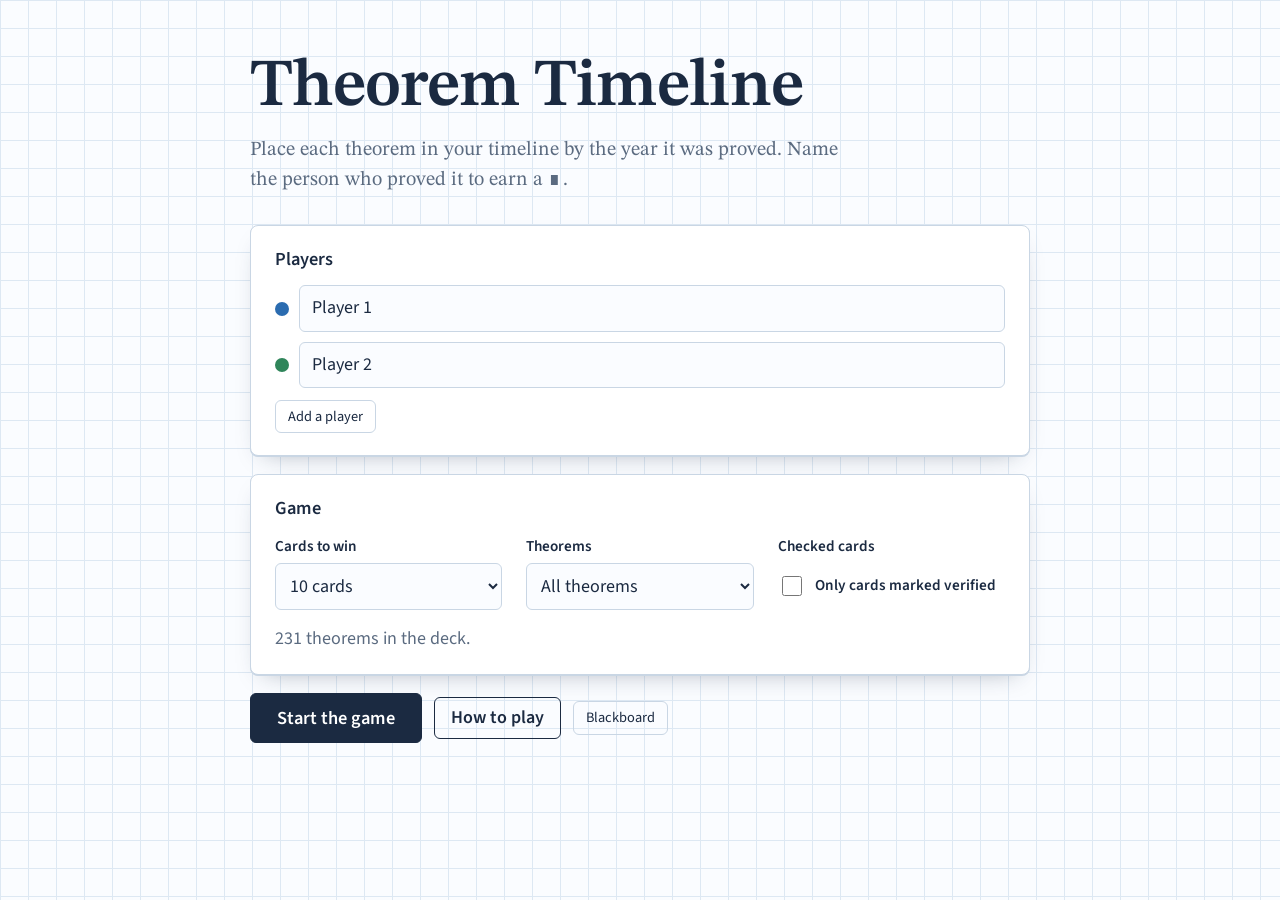
==== site/index.html @ 878210b5 "Add files via upload" ====
<!doctype html>
<html lang="en">
<head>
<meta charset="utf-8">
<meta name="viewport" content="width=device-width, initial-scale=1, viewport-fit=cover">
<title>Theorem Timeline</title>
<link rel="icon" href="data:image/svg+xml,%3Csvg xmlns='http://www.w3.org/2000/svg' viewBox='0 0 32 32'%3E%3Crect x='7' y='5' width='18' height='22' fill='%231B2A41'/%3E%3C/svg%3E">
<link rel="preconnect" href="https://fonts.googleapis.com">
<link rel="preconnect" href="https://fonts.gstatic.com" crossorigin>
<link rel="stylesheet" href="https://fonts.googleapis.com/css2?family=STIX+Two+Text:ital,wght@0,400;0,600;1,400&family=Source+Sans+3:wght@400;600;700&display=swap">
<link rel="stylesheet" href="style.css">
</head>
<body>
<main id="app"></main>
<dialog id="rules" aria-labelledby="rules-title">
  <div class="dialog-head">
    <h2 id="rules-title">How to play</h2>
    <button type="button" class="close" data-close aria-label="Close the rules">×</button>
  </div>
  <ol class="rules">
    <li>Everyone starts with one theorem in their timeline, showing its year. The goal is to collect a set number of cards first.</li>
    <li>On your turn, read the new theorem and tap the gap in your timeline where you think it belongs. Equal years count as correct on either side.</li>
    <li>If you know who proved it, say the name out loud now, before the card is revealed. A correct name earns you a ∎ (up to 5). On cards with several provers, any one of them counts.</li>
    <li>Before the reveal, other players may challenge: spend one ∎ and pick a different gap in your timeline. Each gap can hold only one challenge.</li>
    <li>Reveal the card. If you placed it right, you keep it. If you didn’t, a challenger who picked the right gap takes it into their own timeline. Otherwise it is discarded.</li>
    <li>At the start of a turn, any player can trade 3 ∎ for a card from the deck, placed correctly in their timeline.</li>
    <li>The first player to reach the target wins. If the deck runs out, the most cards wins, then the most ∎.</li>
  </ol>
</dialog>
<script src="cards.js"></script>
<script src="game.js"></script>
<script src="ui.js"></script>
</body>
</html>
---- site/style.css ----
/* Theorem Timeline. Light: graph paper and ink. Dark: blackboard and chalk. */
:root {
  color-scheme: light;
  --paper: #fafcff;
  --grid: #dde8f3;
  --ink: #1b2a41;
  --muted: #5b6b80;
  --line: #c9d6e4;
  --card: #ffffff;
  --card-rule: #d6e4f2;
  --card-top: #d9534f;
  --accent: #b5302a;
  --good: #2e7d4f;
  --good-wash: #e3f2e8;
  --bad: #b5302a;
  --button: #1b2a41;
  --button-ink: #ffffff;
  --shadow: 0 1px 0 #c9d6e4, 0 10px 24px -14px #1b2a4166;
  --p0: #2b6cb0; --p1: #2f855a; --p2: #805ad5; --p3: #c05621; --p4: #2c7a7b; --p5: #b83280;
  --serif: "STIX Two Text", "STIX Two Math", "Cambria Math", Cambria, Georgia, serif;
  --sans: "Source Sans 3", "Segoe UI", "Helvetica Neue", Arial, sans-serif;
  box-sizing: border-box;
  padding-top: env(safe-area-inset-top, 0px);
  padding-bottom: env(safe-area-inset-bottom, 0px);
}
@media (prefers-color-scheme: dark) {
  :root:not([data-theme="light"]) {
    color-scheme: dark;
    --paper: #1f2b27; --grid: #2a3833; --ink: #eef1ea; --muted: #a9b5ad; --line: #3e4e48;
    --card: #28352f; --card-rule: #33433c; --card-top: #f2a65a; --accent: #f2a65a;
    --good: #8fd19e; --good-wash: #2c4536; --bad: #f28b82; --button: #eef1ea; --button-ink: #1f2b27;
    --shadow: 0 1px 0 #3e4e48, 0 10px 24px -14px #000000aa;
    --p0: #7fb3ec; --p1: #7fd19b; --p2: #b9a2f0; --p3: #f0a36a; --p4: #6fd0cf; --p5: #f08cc6;
  }
}
:root[data-theme="dark"] {
  color-scheme: dark;
  --paper: #1f2b27; --grid: #2a3833; --ink: #eef1ea; --muted: #a9b5ad; --line: #3e4e48;
  --card: #28352f; --card-rule: #33433c; --card-top: #f2a65a; --accent: #f2a65a;
  --good: #8fd19e; --good-wash: #2c4536; --bad: #f28b82; --button: #eef1ea; --button-ink: #1f2b27;
  --shadow: 0 1px 0 #3e4e48, 0 10px 24px -14px #000000aa;
  --p0: #7fb3ec; --p1: #7fd19b; --p2: #b9a2f0; --p3: #f0a36a; --p4: #6fd0cf; --p5: #f08cc6;
}
*, *::before, *::after { box-sizing: inherit; }
html { scroll-padding-top: env(safe-area-inset-top, 0px); }
body {
  margin: 0; min-height: 100vh; color: var(--ink); font: 400 18px/1.45 var(--sans);
  background-color: var(--paper);
  background-image: linear-gradient(var(--grid) 1px, transparent 1px), linear-gradient(90deg, var(--grid) 1px, transparent 1px);
  background-size: 28px 28px;
}
button, input, select { font: inherit; color: inherit; }
button { cursor: pointer; }
:focus-visible { outline: 3px solid var(--accent); outline-offset: 3px; }
[hidden] { display: none !important; }
#app { max-width: 1500px; margin: 0 auto; padding: 18px clamp(14px, 3vw, 36px) 48px; }

/* Buttons */
.btn { border: 1.5px solid var(--ink); background: transparent; border-radius: 6px; padding: 9px 16px; font-weight: 600; line-height: 1.2; }
.btn:hover:not(:disabled) { background: var(--card); }
.btn.primary { background: var(--button); color: var(--button-ink); border-color: var(--button); }
.btn.primary:hover:not(:disabled) { filter: brightness(1.15); background: var(--button); }
.btn.quiet { border-color: var(--line); font-weight: 400; padding: 7px 12px; font-size: .9rem; }
.btn:disabled { opacity: .45; cursor: not-allowed; }
.qed { font-family: var(--serif); letter-spacing: .08em; }

/* Top bar */
.bar { display: flex; align-items: center; justify-content: space-between; gap: 16px; flex-wrap: wrap; margin-bottom: 18px; }
.brand { font: 600 1.5rem/1 var(--serif); margin: 0; display: flex; align-items: center; gap: 10px; }
.brand::before { content: ""; width: .55em; height: .72em; background: var(--ink); display: inline-block; }
.bar-info { color: var(--muted); font-size: .95rem; display: flex; gap: 18px; }
.bar-actions { display: flex; gap: 8px; }

/* Setup */
.setup { max-width: 780px; margin: 4vh auto 0; }
.setup h1 { font: 600 clamp(2.4rem, 6vw, 4.2rem)/1.02 var(--serif); margin: 0 0 12px; letter-spacing: -.01em; }
.setup .lede { font: 400 1.25rem/1.5 var(--serif); color: var(--muted); max-width: 60ch; margin: 0 0 30px; }
.panel { background: var(--card); border: 1px solid var(--line); border-radius: 8px; padding: 22px 24px; margin-bottom: 18px; box-shadow: var(--shadow); }
.panel h2 { font: 600 1.15rem/1.3 var(--sans); margin: 0 0 14px; }
.players { display: grid; gap: 10px; margin-bottom: 12px; }
.player-input { display: flex; align-items: center; gap: 10px; }
.player-input .swatch { width: 14px; height: 14px; border-radius: 50%; background: var(--pc); flex: none; }
.player-input input { flex: 1; min-width: 0; padding: 9px 12px; border: 1.5px solid var(--line); border-radius: 6px; background: var(--paper); }
.options { display: grid; grid-template-columns: repeat(auto-fit, minmax(200px, 1fr)); gap: 16px 24px; }
.field { display: grid; gap: 6px; }
.field label, .field .label { font-weight: 600; font-size: .95rem; }
.field select { padding: 9px 10px; border: 1.5px solid var(--line); border-radius: 6px; background: var(--paper); }
.check { display: flex; gap: 10px; align-items: flex-start; font-size: .95rem; }
.check input { width: 20px; height: 20px; margin-top: 2px; accent-color: var(--ink); }
.deck-count { margin: 16px 0 0; color: var(--muted); }
.warning { color: var(--bad); font-weight: 600; margin: 8px 0 0; }
.start-row { display: flex; gap: 12px; flex-wrap: wrap; align-items: center; }
.start-row .btn.primary { font-size: 1.15rem; padding: 13px 26px; }

/* Stage: the current card and the prompt */
.stage { display: grid; grid-template-columns: minmax(320px, 620px) minmax(280px, 1fr); gap: clamp(18px, 3vw, 40px); align-items: start; margin-bottom: 26px; }
.flip { perspective: 1600px; }
.flip-inner { display: grid; transition: transform .7s cubic-bezier(.2, .7, .2, 1); transform-style: preserve-3d; min-height: 290px; }
.flip.revealed .flip-inner { transform: rotateY(180deg); }
.face { grid-area: 1 / 1; backface-visibility: hidden; -webkit-backface-visibility: hidden; }
.face.back { transform: rotateY(180deg); }
.index-card {
  background: var(--card); border-radius: 4px; box-shadow: var(--shadow); padding: 30px 30px 24px; height: 100%;
  background-image: linear-gradient(var(--card-top), var(--card-top)), repeating-linear-gradient(var(--card), var(--card) 33px, var(--card-rule) 33px, var(--card-rule) 34px);
  background-size: 100% 2px, 100% 100%; background-position: 0 54px, 0 0; background-repeat: no-repeat, repeat;
  display: flex; flex-direction: column;
}
.face.back.index-card { background-image: repeating-linear-gradient(var(--card), var(--card) 33px, var(--card-rule) 33px, var(--card-rule) 34px); background-size: 100% 100%; }
.card-area { font-size: .85rem; color: var(--muted); margin: 0 0 26px; height: 18px; }
.statement { font: 400 clamp(1.45rem, 2.4vw, 2.05rem)/1.36 var(--serif); margin: 0; }
.back .year { font: 600 clamp(3.4rem, 7vw, 5.6rem)/1 var(--serif); margin: 0 0 6px; letter-spacing: -.02em; }
.back .theorem-name { font: italic 400 1.3rem/1.3 var(--serif); margin: 0 0 14px; }
.back .prover { font-size: 1.15rem; margin: 0; }
.back .prover strong { font-weight: 700; }
.back .note { font-size: .98rem; color: var(--muted); margin: auto 0 0; padding-top: 14px; }
.twist { display: inline-block; font-size: .8rem; font-weight: 700; color: var(--accent); border: 1.5px solid currentColor; border-radius: 4px; padding: 0 6px; margin-right: 6px; }

.prompt h2 { font: 600 clamp(1.5rem, 2.6vw, 2.1rem)/1.2 var(--serif); margin: 4px 0 10px; }
.prompt p { margin: 0 0 14px; max-width: 46ch; }
.prompt .hint { color: var(--muted); }
.who { color: var(--pc); }
.actions { display: flex; flex-wrap: wrap; gap: 10px; margin-top: 8px; }
.challengers { display: flex; flex-wrap: wrap; gap: 8px; margin: 6px 0 14px; }
.challenger { border: 2px solid var(--pc); color: var(--ink); background: var(--card); border-radius: 999px; padding: 7px 14px; font-weight: 600; }
.challenger[aria-pressed="true"] { background: var(--pc); color: var(--paper); }
.result { font: 600 1.35rem/1.35 var(--serif); margin: 4px 0 14px; }
.result.good { color: var(--good); }
.result.bad { color: var(--bad); }
.result.neutral { color: var(--ink); }
.flash { border-left: 4px solid var(--accent); padding: 6px 12px; background: var(--card); margin: 0 0 14px; max-width: 52ch; }

/* Timelines */
.timelines { display: grid; gap: 14px; }
.row { background: color-mix(in srgb, var(--card) 82%, transparent); border: 1px solid var(--line); border-radius: 8px; padding: 12px 16px 14px; }
.row.active { border: 2px solid var(--pc); background: var(--card); }
.row-head { display: flex; align-items: center; gap: 14px; flex-wrap: wrap; margin-bottom: 10px; }
.row-name { font-weight: 700; font-size: 1.1rem; display: flex; align-items: center; gap: 8px; }
.row-name::before { content: ""; width: 12px; height: 12px; border-radius: 50%; background: var(--pc); }
.row-score { color: var(--muted); font-size: .95rem; }
.tokens { display: inline-flex; gap: 4px; align-items: center; }
.token { width: 11px; height: 15px; background: var(--ink); display: inline-block; }
.token.spent { background: transparent; box-shadow: inset 0 0 0 1.5px var(--line); }
.row.active .token { width: 13px; height: 18px; }
.row-head .btn { margin-left: auto; }
.track { overflow-x: auto; padding: 4px 2px 6px; }
.line { list-style: none; margin: 0; padding: 0; display: flex; align-items: center; min-width: min-content; position: relative; }
.line::before { content: ""; position: absolute; left: 0; right: 0; top: 50%; height: 2px; background: var(--line); }
.tl-card { position: relative; flex: none; width: 9.6rem; background: var(--card); border: 1px solid var(--line); border-radius: 4px; padding: 8px 10px; box-shadow: var(--shadow); }
.row:not(.active) .tl-card { width: 7.6rem; padding: 6px 8px; }
.tl-year { font: 600 1.35rem/1.1 var(--serif); display: block; }
.row:not(.active) .tl-year { font-size: 1.05rem; }
.tl-name { font-size: .82rem; line-height: 1.25; display: -webkit-box; -webkit-line-clamp: 2; -webkit-box-orient: vertical; overflow: hidden; }
.tl-prover { font-size: .76rem; color: var(--muted); display: block; white-space: nowrap; overflow: hidden; text-overflow: ellipsis; }
.row:not(.active) .tl-name { -webkit-line-clamp: 1; }
.tl-card.new { border: 2px solid var(--good); }
.tl-card.new::after { content: "new"; position: absolute; top: -10px; right: 8px; background: var(--good); color: var(--paper); font-size: .7rem; font-weight: 700; padding: 0 6px; border-radius: 3px; }

/* Gaps between cards */
.gap { flex: none; position: relative; width: 26px; height: 64px; display: flex; align-items: center; justify-content: center; }
.gap .dot { width: 9px; height: 9px; border-radius: 50%; background: var(--line); position: relative; }
.gap button.slot {
  width: 44px; height: 64px; margin: 0 -9px; border: 2px dashed var(--muted); border-radius: 6px; background: var(--paper);
  font-size: 1.4rem; font-weight: 700; color: var(--muted); position: relative; z-index: 1;
}
.gap button.slot:hover { border-color: var(--ink); color: var(--ink); background: var(--card); }
.gap.wide { width: 62px; }
.marker { position: relative; z-index: 1; display: flex; flex-direction: column; align-items: center; gap: 3px; }
.ghost { width: 46px; height: 64px; border: 2px solid var(--pc); border-radius: 6px; background: var(--card); display: grid; place-items: center; font: 600 1.5rem/1 var(--serif); color: var(--pc); }
.ghost.wrong { border-color: var(--bad); color: var(--bad); text-decoration: line-through; }
.chip { min-width: 30px; height: 30px; border-radius: 999px; background: var(--pc); color: var(--paper); font-weight: 700; font-size: .85rem; display: grid; place-items: center; padding: 0 8px; }
.chip.won { outline: 3px solid var(--good); outline-offset: 2px; }
.chip.lost { opacity: .45; text-decoration: line-through; }
.gap.correct::after { content: ""; position: absolute; inset: -4px 0; border-radius: 8px; background: var(--good-wash); border: 2px solid var(--good); z-index: 0; }
.gap.correct .dot { background: var(--good); z-index: 1; }

/* Game over */
.over h2 { font: 600 clamp(2rem, 5vw, 3.4rem)/1.1 var(--serif); margin: 6px 0 10px; }

/* Rules dialog */
dialog { border: 1px solid var(--line); border-radius: 8px; max-width: 640px; width: calc(100% - 28px); padding: 24px 28px; background: var(--card); color: var(--ink); box-shadow: var(--shadow); }
dialog::backdrop { background: #0f1a2a88; }
.dialog-head { display: flex; justify-content: space-between; align-items: center; gap: 12px; }
.dialog-head h2 { font: 600 1.6rem/1.2 var(--serif); margin: 0; }
.close { width: 38px; height: 38px; border-radius: 50%; border: 1px solid var(--line); background: var(--paper); font-size: 1.3rem; line-height: 1; }
.rules { padding-left: 1.3em; margin: 16px 0 0; }
.rules li { margin-bottom: 10px; }

@media (max-width: 860px) {
  body { font-size: 16px; }
  .stage { grid-template-columns: 1fr; }
  .flip-inner { min-height: 250px; }
  .index-card { padding: 22px 20px 18px; background-position: 0 46px, 0 0; }
  .card-area { margin-bottom: 18px; }
  .bar-info { order: 3; width: 100%; }
}
@media (prefers-reduced-motion: reduce) {
  .flip-inner { transition: none; }
}
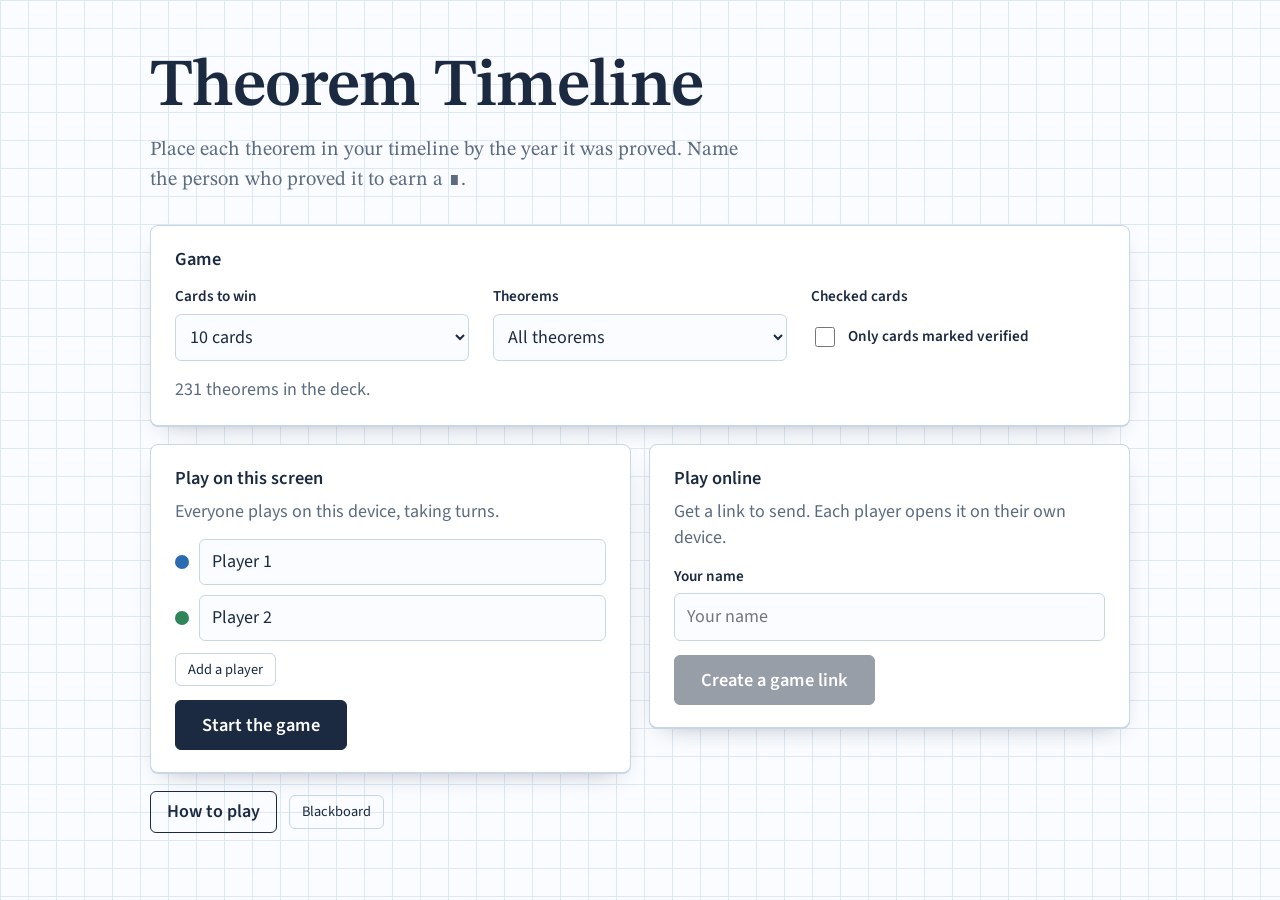
==== commit e57c0def: "Add files via upload" ====
--- a/site/index.html
+++ b/site/index.html
@@ -20,7 +20,7 @@
   <ol class="rules">
     <li>Everyone starts with one theorem in their timeline, showing its year. The goal is to collect a set number of cards first.</li>
     <li>On your turn, read the new theorem and tap the gap in your timeline where you think it belongs. Equal years count as correct on either side.</li>
-    <li>If you know who proved it, say the name out loud now, before the card is revealed. A correct name earns you a ∎ (up to 5). On cards with several provers, any one of them counts.</li>
+    <li>If you know who proved it, name them before the card is revealed: out loud on a shared screen, or typed in when playing online (small spelling mistakes are fine). A correct name earns you a ∎ (up to 5). On cards with several provers, any one of them counts.</li>
     <li>Before the reveal, other players may challenge: spend one ∎ and pick a different gap in your timeline. Each gap can hold only one challenge.</li>
     <li>Reveal the card. If you placed it right, you keep it. If you didn’t, a challenger who picked the right gap takes it into their own timeline. Otherwise it is discarded.</li>
     <li>At the start of a turn, any player can trade 3 ∎ for a card from the deck, placed correctly in their timeline.</li>
@@ -29,6 +29,7 @@
 </dialog>
 <script src="cards.js"></script>
 <script src="game.js"></script>
+<script src="online.js"></script>
 <script src="ui.js"></script>
 </body>
 </html>
--- a/site/style.css
+++ b/site/style.css
@@ -92,9 +92,33 @@
 .start-row { display: flex; gap: 12px; flex-wrap: wrap; align-items: center; }
 .start-row .btn.primary { font-size: 1.15rem; padding: 13px 26px; }
 
+/* Setup modes and online lobby */
+.setup { max-width: 980px; }
+.modes { display: grid; grid-template-columns: repeat(auto-fit, minmax(320px, 1fr)); gap: 0 18px; align-items: start; }
+.panel-text { margin: -6px 0 14px; color: var(--muted); }
+.panel .start-row { margin-top: 14px; }
+input.text { width: 100%; padding: 10px 12px; border: 1.5px solid var(--line); border-radius: 6px; background: var(--paper); }
+.link-row { display: flex; gap: 10px; flex-wrap: wrap; }
+.link-row input { flex: 1 1 280px; font-size: .95rem; }
+.lobby-list { list-style: none; margin: 0 0 14px; padding: 0; display: grid; gap: 8px; }
+.lobby-list li { display: flex; align-items: center; gap: 10px; flex-wrap: wrap; }
+.tag { font-size: .78rem; font-weight: 700; border: 1.5px solid var(--line); border-radius: 4px; padding: 0 6px; color: var(--muted); }
+.tag.off { color: var(--bad); border-color: currentColor; }
+.net-status { color: var(--muted); margin: 12px 0 0; }
+.guess { margin: 4px 0 12px; max-width: 46ch; }
+.guess label { font-weight: 600; font-size: .95rem; }
+.guess input { font-size: 1.1rem; }
+.guess-result { font-weight: 600; }
+.guess-result.good { color: var(--good); }
+.guess-result.bad { color: var(--muted); }
+.warning-box { border-left-color: var(--bad); }
+
 /* Stage: the current card and the prompt */
 .stage { display: grid; grid-template-columns: minmax(320px, 620px) minmax(280px, 1fr); gap: clamp(18px, 3vw, 40px); align-items: start; margin-bottom: 26px; }
 .flip { perspective: 1600px; }
+.flip.turnable { cursor: pointer; }
+.card-column { display: grid; gap: 10px; justify-items: start; }
+.card-column .flip { width: 100%; }
 .flip-inner { display: grid; transition: transform .7s cubic-bezier(.2, .7, .2, 1); transform-style: preserve-3d; min-height: 290px; }
 .flip.revealed .flip-inner { transform: rotateY(180deg); }
 .face { grid-area: 1 / 1; backface-visibility: hidden; -webkit-backface-visibility: hidden; }
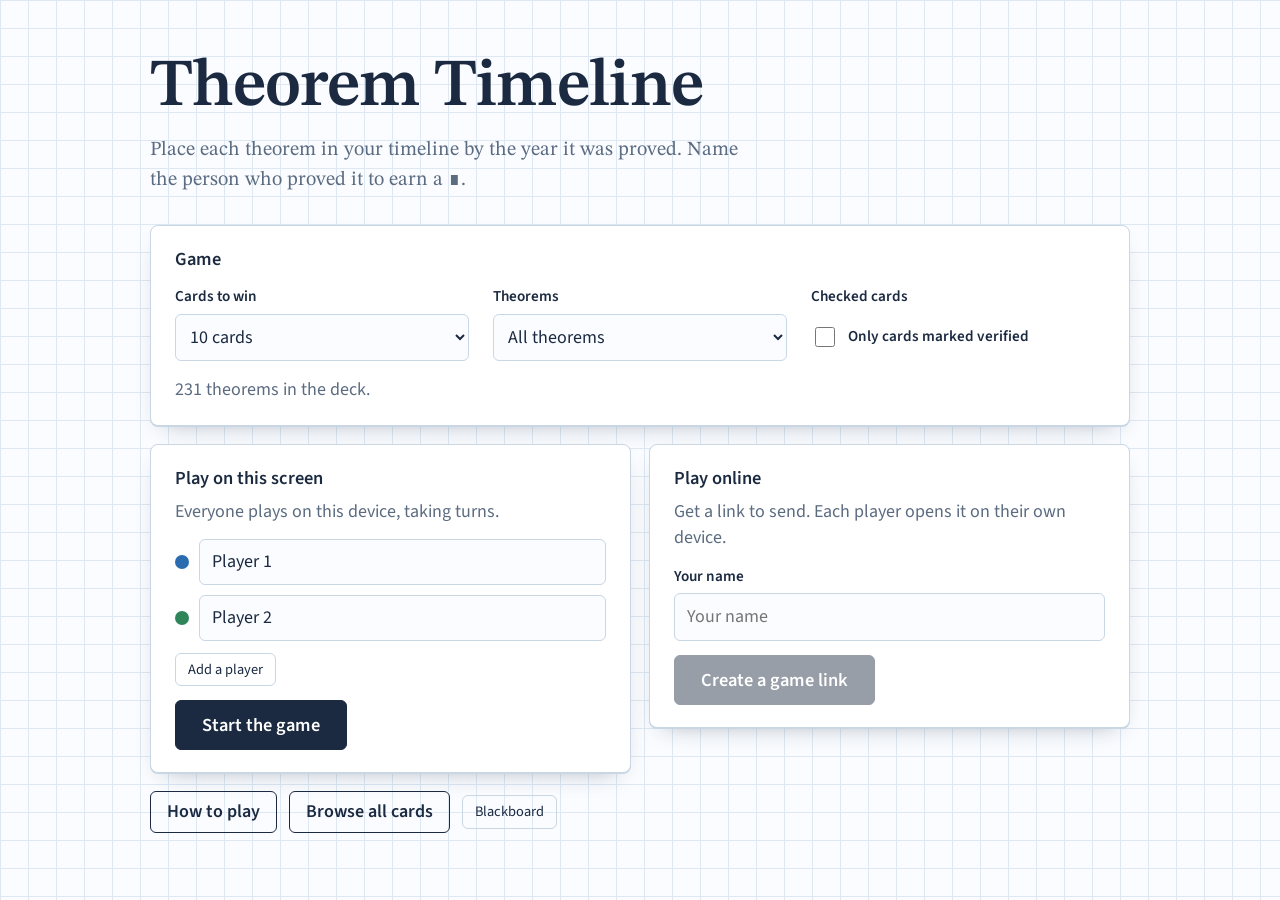
==== commit 867d4b93: "Add files via upload" ====
--- a/site/index.html
+++ b/site/index.html
@@ -8,6 +8,7 @@
 <link rel="preconnect" href="https://fonts.googleapis.com">
 <link rel="preconnect" href="https://fonts.gstatic.com" crossorigin>
 <link rel="stylesheet" href="https://fonts.googleapis.com/css2?family=STIX+Two+Text:ital,wght@0,400;0,600;1,400&family=Source+Sans+3:wght@400;600;700&display=swap">
+<link rel="stylesheet" href="vendor/katex/katex.min.css">
 <link rel="stylesheet" href="style.css">
 </head>
 <body>
@@ -27,6 +28,8 @@
     <li>The first player to reach the target wins. If the deck runs out, the most cards wins, then the most ∎.</li>
   </ol>
 </dialog>
+<script src="vendor/katex/katex.min.js"></script>
+<script src="math.js"></script>
 <script src="cards.js"></script>
 <script src="game.js"></script>
 <script src="online.js"></script>
--- a/site/style.css
+++ b/site/style.css
@@ -63,6 +63,11 @@
 .btn.quiet { border-color: var(--line); font-weight: 400; padding: 7px 12px; font-size: .9rem; }
 .btn:disabled { opacity: .45; cursor: not-allowed; }
 .qed { font-family: var(--serif); letter-spacing: .08em; }
+a.btn { text-decoration: none; display: inline-block; color: var(--ink); }
+.katex { font-size: 1.08em; color: inherit; }
+.statement .katex { font-size: 1.05em; }
+.tl-name .katex { font-size: 1em; }
+.math.display { display: block; margin: .4em 0; overflow-x: auto; overflow-y: hidden; }
 
 /* Top bar */
 .bar { display: flex; align-items: center; justify-content: space-between; gap: 16px; flex-wrap: wrap; margin-bottom: 18px; }
@@ -200,6 +205,23 @@
 /* Game over */
 .over h2 { font: 600 clamp(2rem, 5vw, 3.4rem)/1.1 var(--serif); margin: 6px 0 10px; }
 
+/* Card gallery */
+.gallery h1 { font: 600 clamp(2rem, 4vw, 3rem)/1.1 var(--serif); margin: 4px 0 18px; }
+.gallery-tools { display: grid; grid-template-columns: 2fr repeat(3, 1fr); gap: 14px 18px; align-items: end; }
+.gallery-tools select { padding: 9px 10px; border: 1.5px solid var(--line); border-radius: 6px; background: var(--paper); }
+.gallery-list { list-style: none; margin: 0; padding: 0; display: grid; gap: 22px; }
+.gallery-meta { display: flex; gap: 8px; flex-wrap: wrap; margin: 0 0 8px; }
+.tag.ok { color: var(--good); border-color: currentColor; }
+.gallery-pair { display: grid; grid-template-columns: 1fr 1fr; gap: 14px; }
+.gallery-face { min-height: 210px; padding: 18px 24px 18px; background-position: 0 50px, 0 0; }
+.gallery-face .card-area { height: auto; }
+.gallery-face.back { background-image: repeating-linear-gradient(var(--card), var(--card) 33px, var(--card-rule) 33px, var(--card-rule) 34px); background-size: 100% 100%; }
+.gallery-face .card-area { margin-bottom: 28px; }
+.gallery-face .statement { font-size: 1.3rem; }
+.gallery-face.back .year { font-size: 2.6rem; }
+.gallery-face.back .theorem-name { font-size: 1.1rem; }
+@media (max-width: 760px) { .gallery-tools { grid-template-columns: 1fr 1fr; } .gallery-tools .search { grid-column: 1 / -1; } .gallery-pair { grid-template-columns: 1fr; } }
+
 /* Rules dialog */
 dialog { border: 1px solid var(--line); border-radius: 8px; max-width: 640px; width: calc(100% - 28px); padding: 24px 28px; background: var(--card); color: var(--ink); box-shadow: var(--shadow); }
 dialog::backdrop { background: #0f1a2a88; }
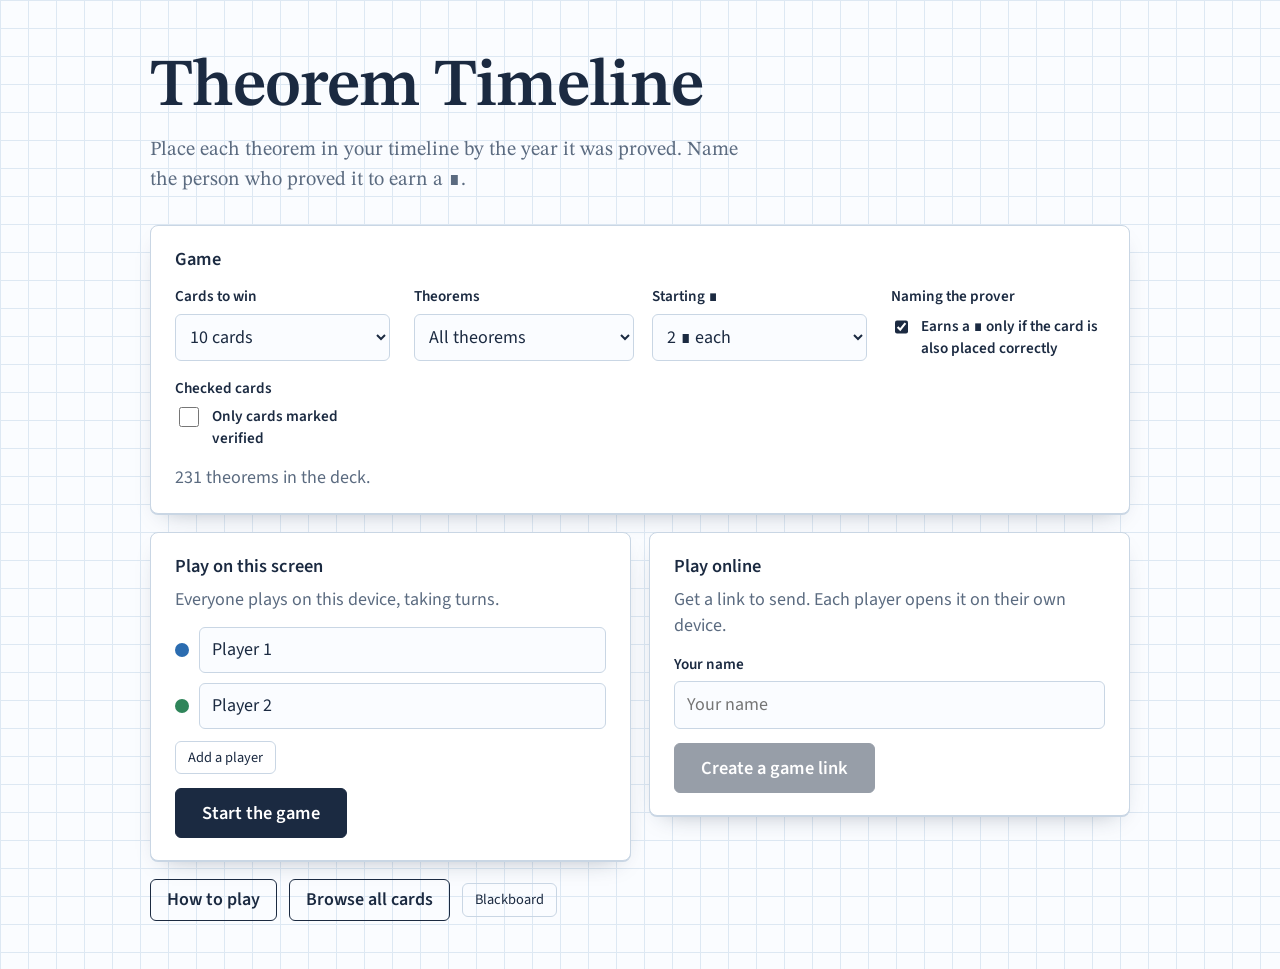
==== commit af932b28: "Add files via upload" ====
--- a/site/index.html
+++ b/site/index.html
@@ -19,9 +19,9 @@
     <button type="button" class="close" data-close aria-label="Close the rules">×</button>
   </div>
   <ol class="rules">
-    <li>Everyone starts with one theorem in their timeline, showing its year. The goal is to collect a set number of cards first.</li>
+    <li>Everyone starts with one theorem in their timeline, showing its year, and a few ∎ tokens (2 unless changed at setup). The goal is to collect a set number of cards first.</li>
     <li>On your turn, read the new theorem and tap the gap in your timeline where you think it belongs. Equal years count as correct on either side.</li>
-    <li>If you know who proved it, name them before the card is revealed: out loud on a shared screen, or typed in when playing online (small spelling mistakes are fine). A correct name earns you a ∎ (up to 5). On cards with several provers, any one of them counts.</li>
+    <li>If you know who proved it, name them before the card is revealed: out loud on a shared screen, or typed in when playing online (small spelling mistakes are fine). A correct name earns you a ∎ (up to 5). On cards with several provers, any one of them counts. Unless the game was set up otherwise, the name only counts if you also placed the card correctly.</li>
     <li>Before the reveal, other players may challenge: spend one ∎ and pick a different gap in your timeline. Each gap can hold only one challenge.</li>
     <li>Reveal the card. If you placed it right, you keep it. If you didn’t, a challenger who picked the right gap takes it into their own timeline. Otherwise it is discarded.</li>
     <li>At the start of a turn, any player can trade 3 ∎ for a card from the deck, placed correctly in their timeline.</li>
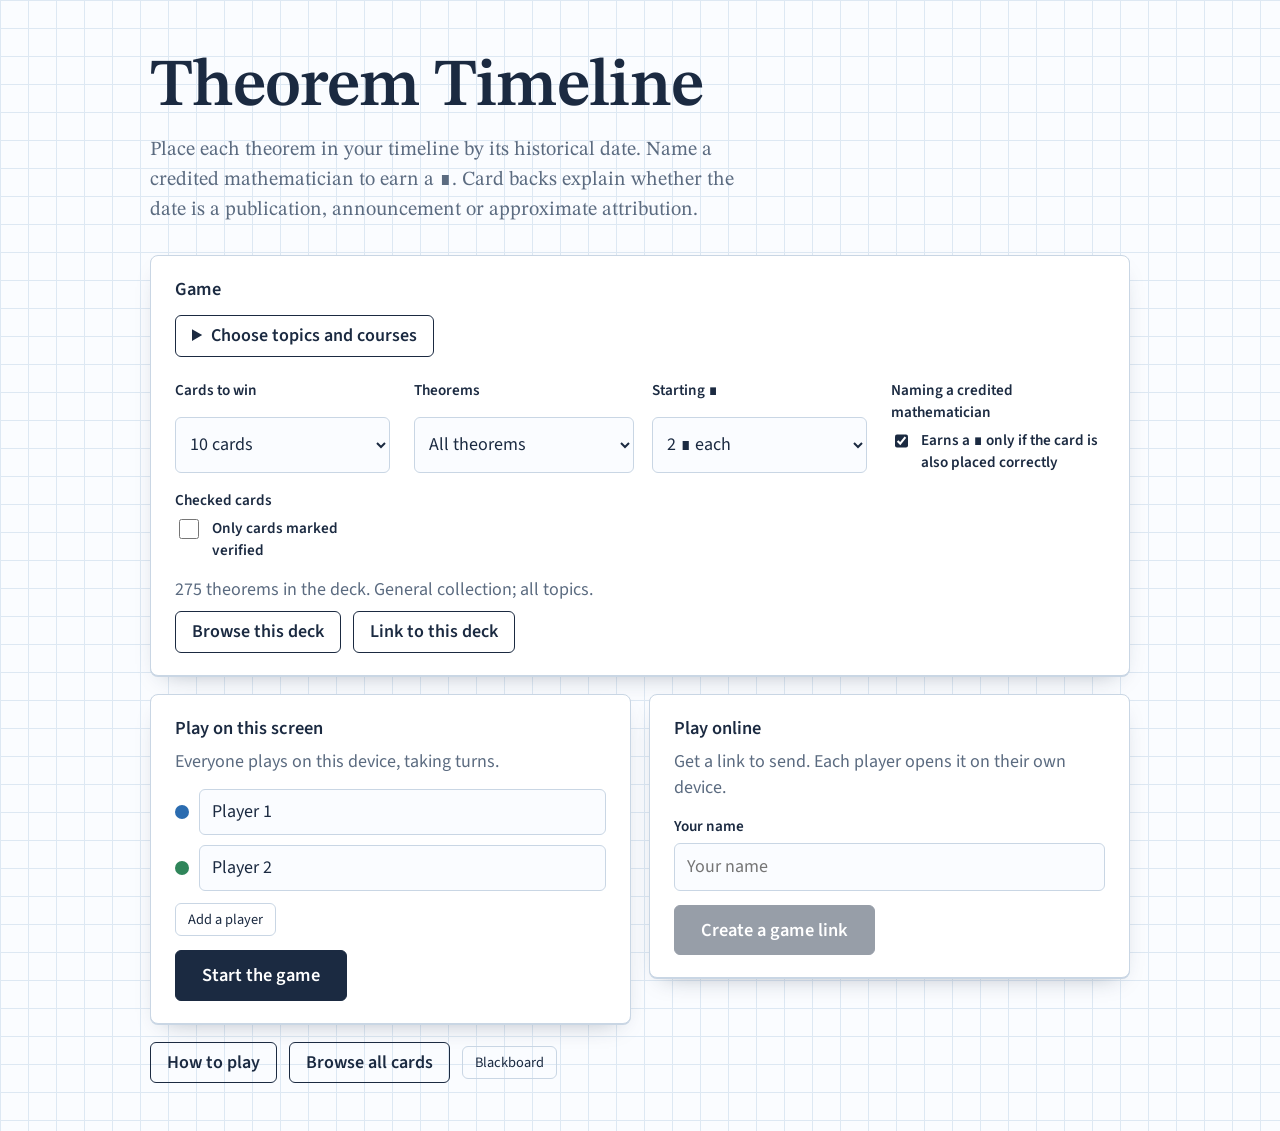
==== commit 08dfc1c7: "Add files via upload" ====
--- a/site/index.html
+++ b/site/index.html
@@ -8,8 +8,8 @@
 <link rel="preconnect" href="https://fonts.googleapis.com">
 <link rel="preconnect" href="https://fonts.gstatic.com" crossorigin>
 <link rel="stylesheet" href="https://fonts.googleapis.com/css2?family=STIX+Two+Text:ital,wght@0,400;0,600;1,400&family=Source+Sans+3:wght@400;600;700&display=swap">
-<link rel="stylesheet" href="vendor/katex/katex.min.css">
-<link rel="stylesheet" href="style.css">
+<link rel="stylesheet" href="vendor/katex/katex.min.css?v=b075123b50">
+<link rel="stylesheet" href="style.css?v=84bfbd1f92">
 </head>
 <body>
 <main id="app"></main>
@@ -21,18 +21,19 @@
   <ol class="rules">
     <li>Everyone starts with one theorem in their timeline, showing its year, and a few ∎ tokens (2 unless changed at setup). The goal is to collect a set number of cards first.</li>
     <li>On your turn, read the new theorem and tap the gap in your timeline where you think it belongs. Equal years count as correct on either side.</li>
-    <li>If you know who proved it, name them before the card is revealed: out loud on a shared screen, or typed in when playing online (small spelling mistakes are fine). A correct name earns you a ∎ (up to 5). On cards with several provers, any one of them counts. Unless the game was set up otherwise, the name only counts if you also placed the card correctly.</li>
+    <li>Name a mathematician credited for the result before the card is revealed: out loud on a shared screen, or typed in when playing online (small spelling mistakes are fine). A correct name earns you a ∎ (up to 5). On cards with several credited people, any one of them counts. Unless the game was set up otherwise, the name only counts if you also placed the card correctly.</li>
     <li>Before the reveal, other players may challenge: spend one ∎ and pick a different gap in your timeline. Each gap can hold only one challenge.</li>
     <li>Reveal the card. If you placed it right, you keep it. If you didn’t, a challenger who picked the right gap takes it into their own timeline. Otherwise it is discarded.</li>
     <li>At the start of a turn, any player can trade 3 ∎ for a card from the deck, placed correctly in their timeline.</li>
     <li>The first player to reach the target wins. If the deck runs out, the most cards wins, then the most ∎.</li>
   </ol>
 </dialog>
-<script src="vendor/katex/katex.min.js"></script>
-<script src="math.js"></script>
-<script src="cards.js"></script>
-<script src="game.js"></script>
-<script src="online.js"></script>
-<script src="ui.js"></script>
+<script src="vendor/katex/katex.min.js?v=e8d8855059"></script>
+<script src="math.js?v=ae43feeab3"></script>
+<script src="cards.js?v=bead14499a"></script>
+<script src="decks.js?v=7a49a2ee98"></script>
+<script src="game.js?v=42bb8bb96b"></script>
+<script src="online.js?v=721d62ddc1"></script>
+<script src="ui.js?v=3e2a1e76ec"></script>
 </body>
 </html>
--- a/site/style.css
+++ b/site/style.css
@@ -242,3 +242,12 @@
 @media (prefers-reduced-motion: reduce) {
   .flip-inner { transition: none; }
 }
+
+.deck-picker { margin: 14px 0 22px; }
+.deck-picker > summary { width: fit-content; cursor: pointer; display: list-item; list-style-position: inside; }
+.deck-picker-fields { display: grid; grid-template-columns: minmax(0, 1.4fr) minmax(200px, 1fr); gap: 24px; margin-top: 16px; padding: 18px; border: 1px solid var(--line); border-radius: 8px; background: var(--paper); }
+.deck-picker fieldset { min-width: 0; border: 0; padding: 0; margin: 0; }
+.deck-picker legend { font-weight: 700; margin-bottom: 6px; }
+.deck-picker .check { margin: 8px 0; min-height: 30px; }
+.deck-picker select { max-width: 100%; }
+@media (max-width: 600px) { .deck-picker-fields { grid-template-columns: 1fr; gap: 16px; } }
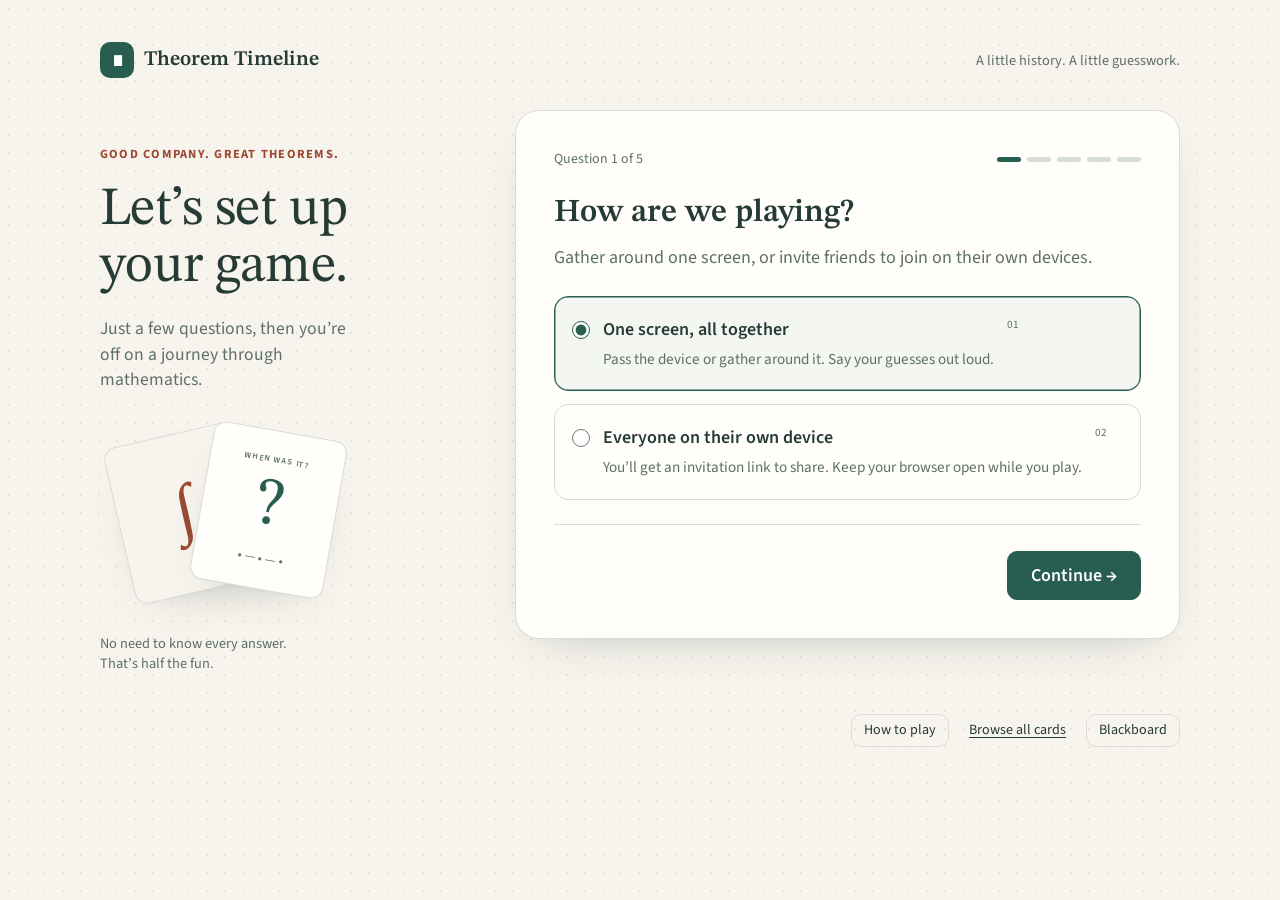
==== commit 75ff8574: "Add files via upload" ====
--- a/site/index.html
+++ b/site/index.html
@@ -9,7 +9,7 @@
 <link rel="preconnect" href="https://fonts.gstatic.com" crossorigin>
 <link rel="stylesheet" href="https://fonts.googleapis.com/css2?family=STIX+Two+Text:ital,wght@0,400;0,600;1,400&family=Source+Sans+3:wght@400;600;700&display=swap">
 <link rel="stylesheet" href="vendor/katex/katex.min.css?v=b075123b50">
-<link rel="stylesheet" href="style.css?v=84bfbd1f92">
+<link rel="stylesheet" href="style.css?v=e547e07cc0">
 </head>
 <body>
 <main id="app"></main>
@@ -30,10 +30,11 @@
 </dialog>
 <script src="vendor/katex/katex.min.js?v=e8d8855059"></script>
 <script src="math.js?v=ae43feeab3"></script>
-<script src="cards.js?v=bead14499a"></script>
-<script src="decks.js?v=7a49a2ee98"></script>
-<script src="game.js?v=42bb8bb96b"></script>
+<script src="cards.js?v=8e529c0ac1"></script>
+<script src="decks.js?v=d130dd4794"></script>
+<script src="game.js?v=cfb825a4bc"></script>
+<script src="setup-flow.js?v=dd5011cdbb"></script>
 <script src="online.js?v=721d62ddc1"></script>
-<script src="ui.js?v=3e2a1e76ec"></script>
+<script src="ui.js?v=c49f4eab27"></script>
 </body>
 </html>
--- a/site/style.css
+++ b/site/style.css
@@ -251,3 +251,111 @@
 .deck-picker .check { margin: 8px 0; min-height: 30px; }
 .deck-picker select { max-width: 100%; }
 @media (max-width: 600px) { .deck-picker-fields { grid-template-columns: 1fr; gap: 16px; } }
+
+/* A quiet, welcoming table for the guided setup. */
+:root {
+  --paper: #f7f4ed; --grid: #e9e5db; --ink: #263b36; --muted: #5d6f68;
+  --line: #d7ded5; --card: #fffefa; --card-rule: #e5e9df; --card-top: #bc745a;
+  --accent: #9b4933; --button: #275e50; --button-ink: #ffffff;
+  --shadow: 0 2px 4px #263b3604, 0 18px 48px -28px #263b3655;
+}
+@media (prefers-color-scheme: dark) {
+  :root:not([data-theme="light"]) {
+    --paper: #1f2b27; --grid: #2a3833; --ink: #eef1ea; --muted: #b5c1b9; --line: #4e6057;
+    --card: #28352f; --card-rule: #33433c; --card-top: #f2a65a; --accent: #f2a65a;
+    --button: #c2decb; --button-ink: #1f2b27; --shadow: 0 14px 40px -26px #000a;
+  }
+}
+:root[data-theme="dark"] {
+  --paper: #1f2b27; --grid: #2a3833; --ink: #eef1ea; --muted: #b5c1b9; --line: #4e6057;
+  --card: #28352f; --card-rule: #33433c; --card-top: #f2a65a; --accent: #f2a65a;
+  --button: #c2decb; --button-ink: #1f2b27; --shadow: 0 14px 40px -26px #000a;
+}
+body { background-image: radial-gradient(var(--grid) .8px, transparent .8px); background-size: 18px 18px; }
+.btn { border-radius: 10px; }
+.panel { border-radius: 16px; }
+.sr-only { position: absolute; width: 1px; height: 1px; padding: 0; margin: -1px; overflow: hidden; clip-path: inset(50%); white-space: nowrap; border: 0; }
+.guided-setup { max-width: 1080px; margin: 2vh auto 0; }
+.setup-brand { display: flex; align-items: center; gap: 10px; padding: 6px 0 32px; font: 600 1.3rem var(--serif); }
+.brand-mark { display: grid; place-items: center; width: 34px; height: 36px; border-radius: 10px; background: var(--button); color: var(--button-ink); }
+.brand-caption { margin-left: auto; color: var(--muted); font: 400 .9rem var(--sans); }
+.setup-layout { display: grid; grid-template-columns: minmax(220px, .8fr) minmax(0, 1.45fr); gap: 48px; align-items: start; }
+.setup-welcome { padding-top: 35px; }
+.eyebrow { color: var(--accent); font-size: .78rem; font-weight: 700; letter-spacing: .1em; text-transform: uppercase; margin: 0 0 19px; }
+.guided-setup h1 { font-size: clamp(2.6rem, 4.2vw, 3.7rem); line-height: 1.06; font-weight: 400; }
+.welcome-copy { max-width: 28ch; color: var(--muted); margin: 20px 0 8px; font-size: 1.1rem; }
+.welcome-footnote { font-size: .9rem; color: var(--muted); max-width: 29ch; margin-top: 28px; }
+.math-postcards { position: relative; width: 240px; height: 185px; margin: 28px 0 0 12px; }
+.postcard { position: absolute; width: 135px; height: 160px; border: 1px solid var(--line); border-radius: 13px; background: var(--card); box-shadow: var(--shadow); display: flex; flex-direction: column; align-items: center; justify-content: center; font: 400 4.2rem var(--serif); }
+.back-card { left: 6px; top: 12px; transform: rotate(-13deg); color: var(--accent); background: var(--paper); }
+.front-card { left: 89px; top: 9px; transform: rotate(10deg); color: var(--button); }
+.postcard small { font: 600 .52rem var(--sans); letter-spacing: .12em; color: var(--muted); }
+.mini-timeline { font: 400 .85rem var(--sans); color: var(--muted); }
+.question-panel { min-width: 0; background: var(--card); border: 1px solid var(--line); border-radius: 24px; padding: clamp(22px, 3.2vw, 38px); box-shadow: var(--shadow); }
+.step-meta { display: flex; gap: 12px; align-items: center; justify-content: space-between; margin-bottom: 26px; color: var(--muted); font-size: .87rem; }
+.step-dots { display: flex; gap: 6px; list-style: none; padding: 0; margin: 0; }
+.step-dots li { width: 24px; height: 5px; background: var(--line); border-radius: 3px; }
+.step-dots li.filled { background: var(--button); }
+.question-panel h2 { font: 600 clamp(1.6rem, 2.5vw, 2rem)/1.15 var(--serif); margin: 0 0 12px; }
+.question-panel h2:focus { outline: none; }
+.question-intro { color: var(--muted); margin: 0 0 25px; line-height: 1.5; }
+.question-content > .field + .field { margin-top: 22px; }
+.mode-answers { border: 0; margin: 0; padding: 0; display: grid; gap: 13px; }
+.answer-card { position: relative; display: flex; gap: 13px; align-items: flex-start; border: 1.5px solid var(--line); border-radius: 14px; padding: 20px 17px; cursor: pointer; }
+.answer-card:has(input:checked) { border-color: var(--button); background: color-mix(in srgb, var(--button) 5%, var(--card)); box-shadow: inset 0 0 0 .5px var(--button); }
+.answer-card:hover { border-color: var(--button); }
+.answer-card input { accent-color: var(--button); width: 18px; height: 18px; flex: none; margin: 4px 0 0; }
+.answer-copy { display: grid; gap: 6px; }
+.answer-copy strong { font-weight: 600; }
+.answer-copy > span { color: var(--muted); font-size: .95rem; line-height: 1.4; }
+.answer-number { color: var(--muted); font-size: .7rem; }
+.player-label { display: flex; align-items: center; gap: 8px; font-size: .85rem; white-space: nowrap; }
+.field-hint { font-size: .91rem; line-height: 1.5; color: var(--muted); margin: 12px 0 0; }
+.guided-picker { margin: 0; }
+.guided-picker .deck-picker-fields { display: grid; grid-template-columns: 1fr; gap: 22px; padding-top: 0; }
+.guided-picker fieldset { display: grid; grid-template-columns: 1fr 1fr; gap: 10px 18px; }
+.guided-picker legend { font-size: .97rem; margin-bottom: 6px; }
+.guided-picker fieldset .panel-text { grid-column: 1 / -1; font-size: .91rem; line-height: 1.45; margin: 4px 0 5px; }
+.guided-picker fieldset label:first-of-type { grid-column: 1 / -1; border-bottom: 1px solid var(--line); padding-bottom: 12px; margin-bottom: 2px; }
+.guided-picker .check { margin: 0; }
+.guided-picker .field-hint { margin-top: 0; }
+.extra-options { margin-top: 25px; border-top: 1px solid var(--line); padding-top: 16px; font-size: .94rem; }
+.extra-options summary { cursor: pointer; color: var(--muted); }
+.extra-options[open] summary { margin-bottom: 18px; }
+.extra-options .check { margin-top: 18px; }
+.deck-feedback { background: var(--paper); border-radius: 10px; padding: 13px 16px; margin-top: 22px; font-size: .9rem; }
+.deck-feedback p { margin: 0 0 4px; font-weight: 600; }
+.deck-feedback a, .text-link, .setup-footer a { color: var(--ink); text-underline-offset: 3px; }
+.text-link { display: inline-block; margin-top: 15px; font-size: .88rem; }
+.game-summary { margin: 0; }
+.game-summary > div { padding: 13px 0; border-bottom: 1px solid var(--line); }
+.game-summary > div:first-child { padding-top: 0; }
+.game-summary dt { color: var(--muted); font-size: .8rem; margin-bottom: 3px; }
+.game-summary dd { margin: 0; font-size: 1rem; }
+.wizard-nav { display: flex; align-items: center; justify-content: space-between; gap: 18px; padding-top: 26px; margin-top: 24px; border-top: 1px solid var(--line); }
+.wizard-nav .btn.primary { padding: 13px 23px; }
+.setup-footer { display: flex; justify-content: flex-end; align-items: center; gap: 20px; flex-wrap: wrap; margin-top: 24px; font-size: .88rem; }
+.setup-footer .btn { font-size: .88rem; }
+.resume-strip { display: flex; align-items: center; flex-wrap: wrap; gap: 10px 18px; background: var(--card); border: 1px solid var(--line); border-radius: 14px; padding: 15px 20px; margin-bottom: 22px; font-size: .9rem; }
+.resume-strip > div { flex: 1 1 260px; }
+.resume-strip > div span { display: block; color: var(--muted); }
+@media (max-width: 760px) {
+  .guided-setup { margin-top: 0; }
+  .setup-layout { grid-template-columns: 1fr; gap: 22px; }
+  .setup-brand { padding-bottom: 22px; }
+  .brand-caption, .math-postcards, .welcome-footnote { display: none; }
+  .setup-welcome { padding: 0 4px; }
+  .eyebrow { margin-bottom: 10px; }
+  .guided-setup h1 { font-size: 2.5rem; }
+  .guided-setup h1 br { display: none; }
+  .welcome-copy { max-width: none; margin: 12px 0 0; font-size: 1rem; }
+  .question-panel { border-radius: 18px; }
+  .setup-footer { justify-content: center; gap: 13px; }
+}
+@media (max-width: 410px) {
+  .guided-picker fieldset { grid-template-columns: 1fr; }
+  .player-input { flex-wrap: wrap; gap: 6px; }
+  .player-label { flex-basis: 100%; }
+  .step-dots li { width: 18px; }
+  .wizard-nav .btn { padding-left: 12px; padding-right: 12px; }
+}
